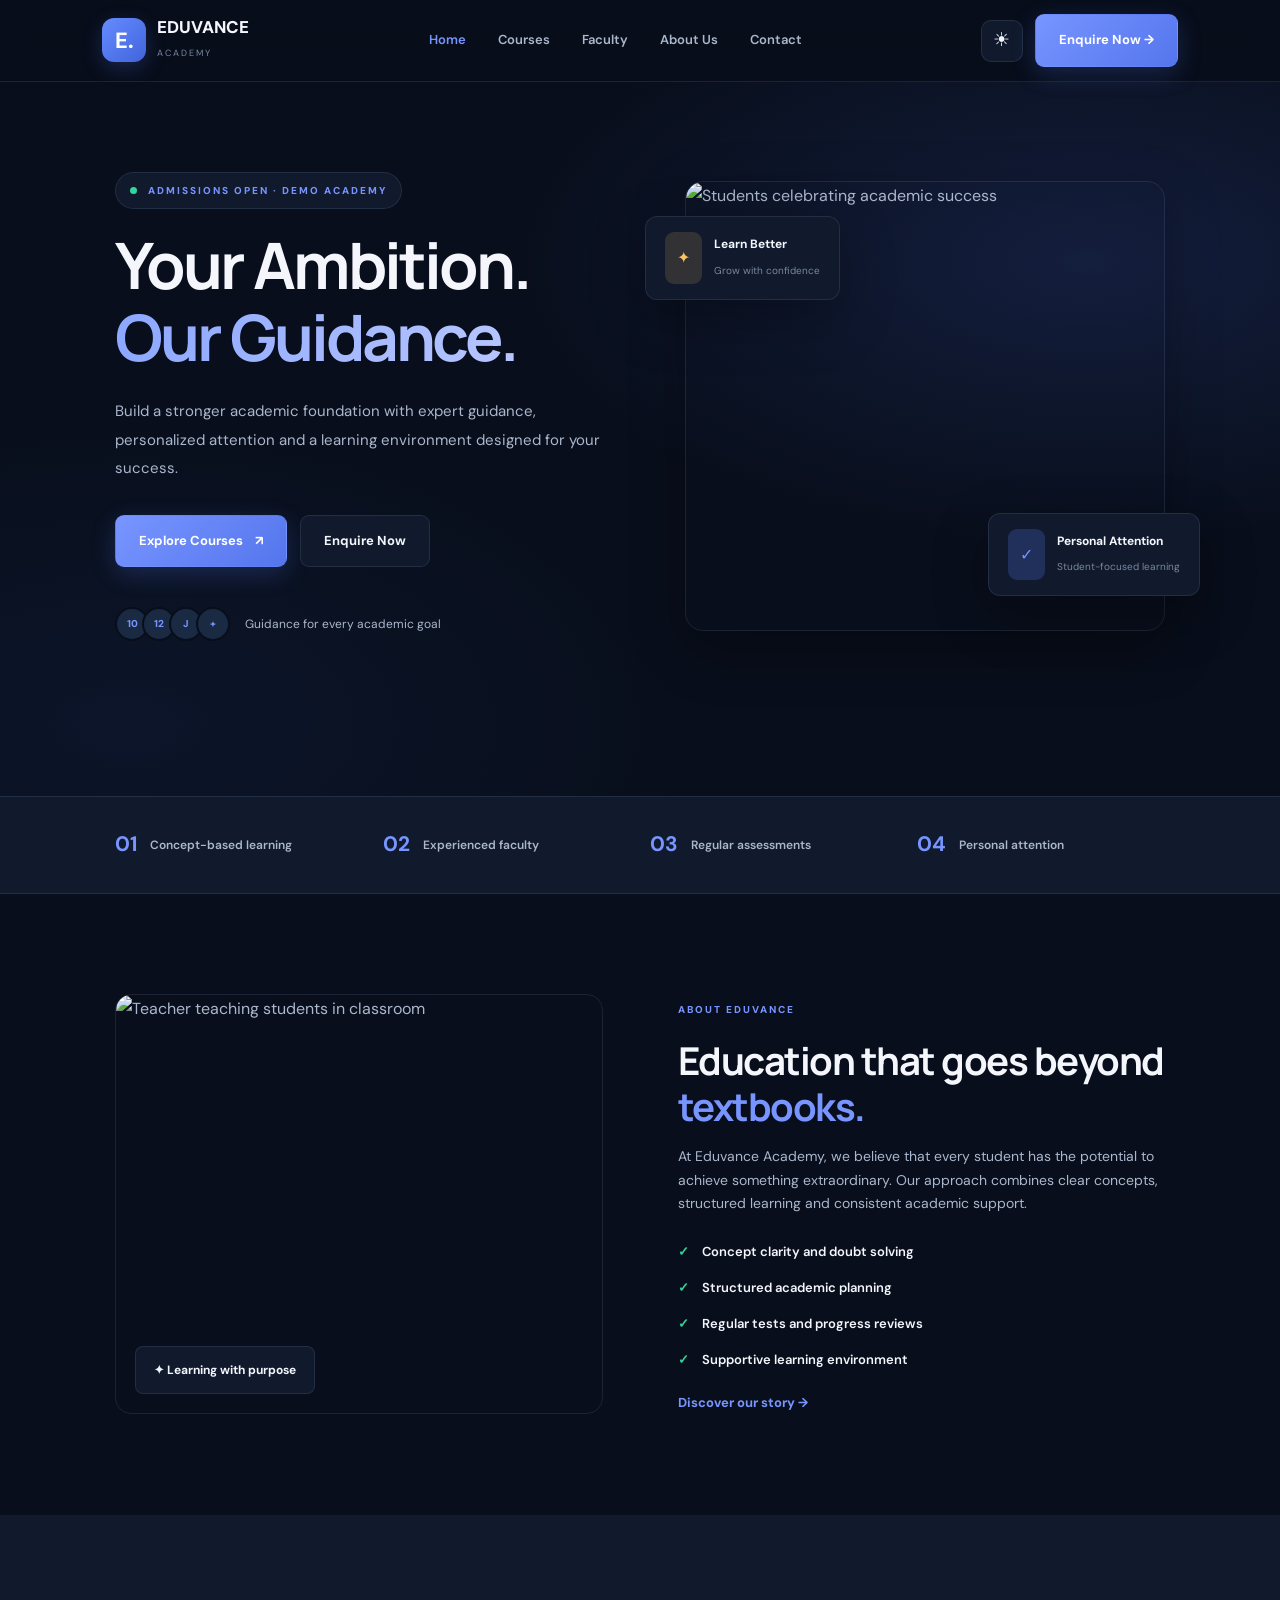
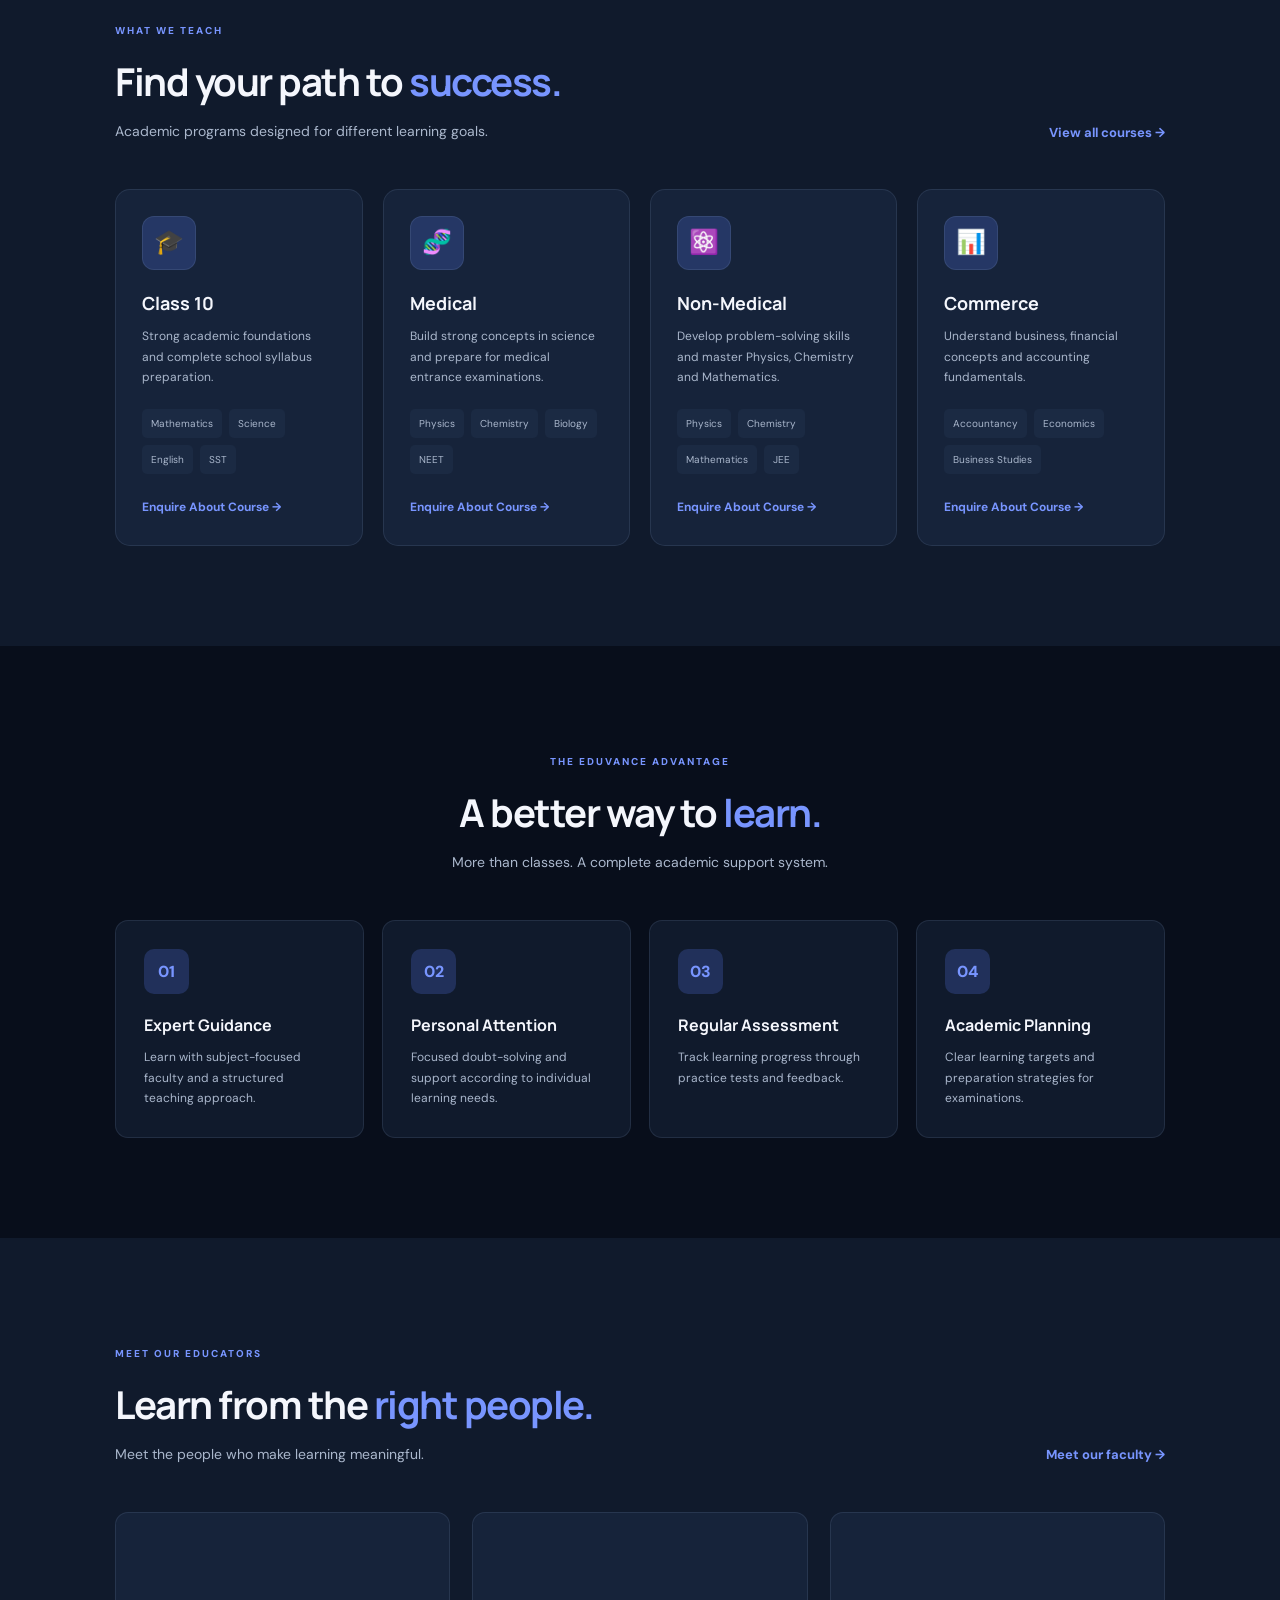
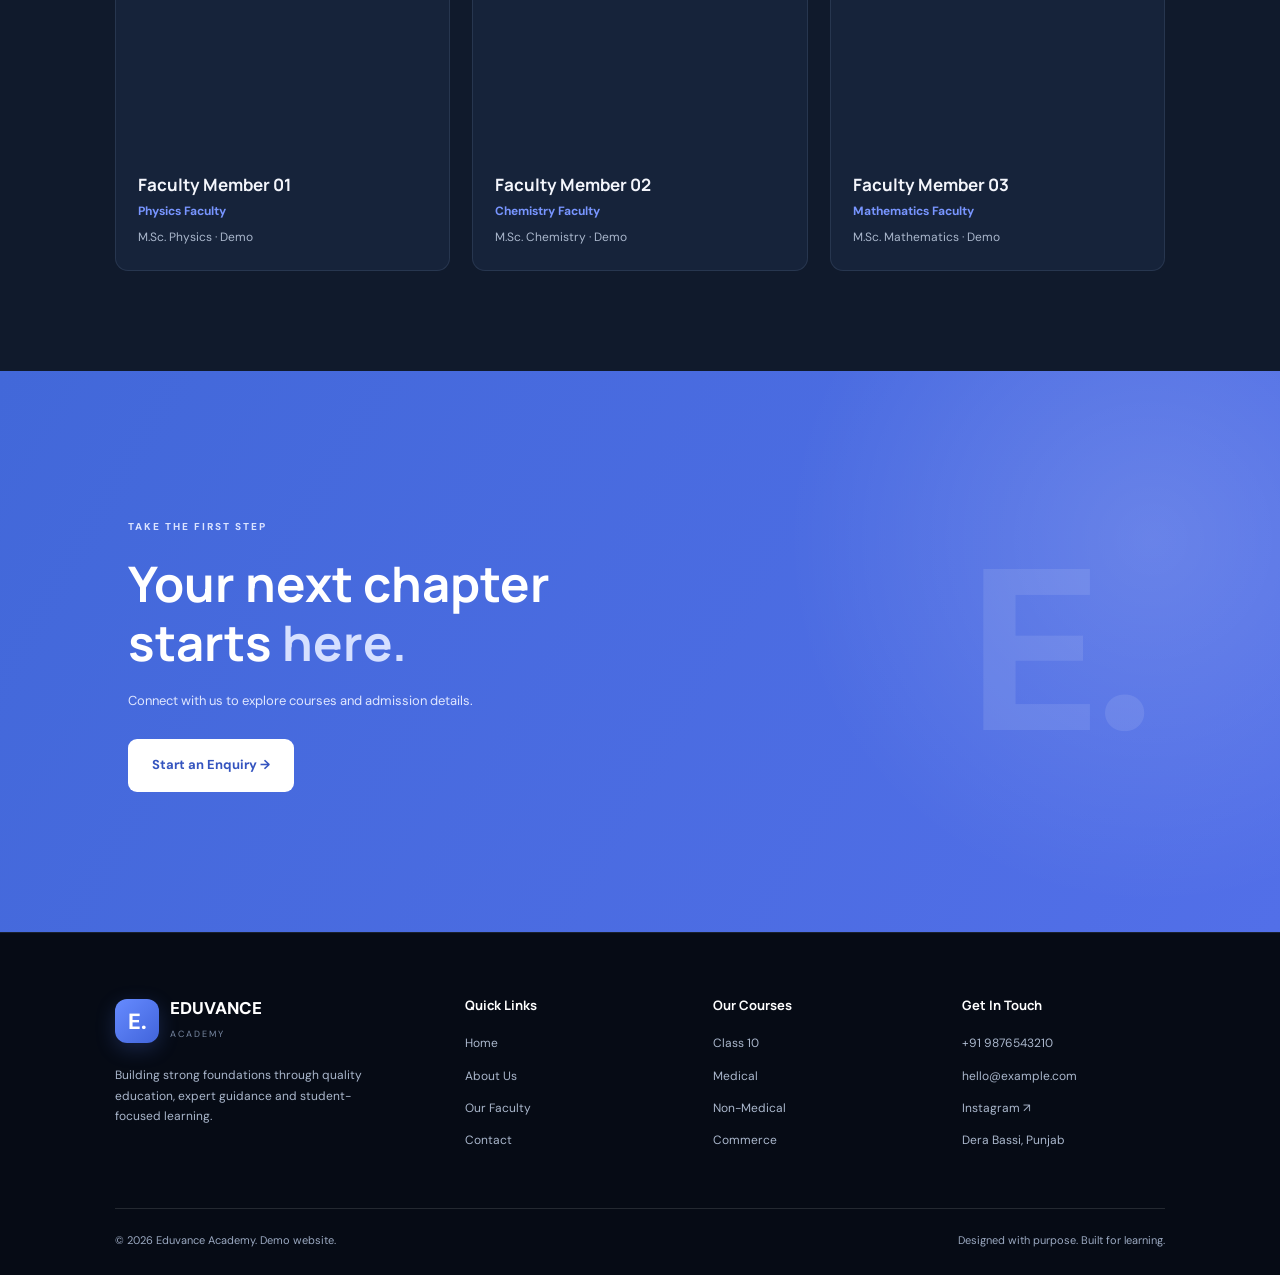
==== index.html @ c2283a60 "Initial commit - Eduvance Academy" ====
<!DOCTYPE html>
<html lang="en">
<head>
    <meta charset="UTF-8">
    <meta name="viewport" content="width=device-width, initial-scale=1.0">
    <meta name="description" content="Eduvance Academy - Quality coaching for Class 10, Medical, Non-Medical and Commerce students in Dera Bassi.">
    <title>Eduvance Academy | Learn. Grow. Succeed.</title>
    <link rel="preconnect" href="https://fonts.googleapis.com">
    <link href="https://fonts.googleapis.com/css2?family=DM+Sans:wght@400;500;600;700;800&family=Manrope:wght@400;500;600;700;800&display=swap" rel="stylesheet">
    <link rel="stylesheet" href="css/style.css">
</head>
<body>

<div id="site-header"></div>

<main>
    <!-- HERO -->
    <section class="hero">
        <div class="hero-content">
            <span class="eyebrow">
                <span class="live-dot"></span>
                ADMISSIONS OPEN · DEMO ACADEMY
            </span>

            <h1>
                Your Ambition.<br>
                <span>Our Guidance.</span>
            </h1>

            <p class="hero-description">
                Build a stronger academic foundation with expert
                guidance, personalized attention and a learning
                environment designed for your success.
            </p>

            <div class="hero-actions">
                <a href="courses.html" class="btn btn-primary">
                    Explore Courses <span>↗</span>
                </a>
                <a href="contact.html" class="btn btn-outline">
                    Enquire Now
                </a>
            </div>

            <div class="hero-trust">
                <div class="avatar-stack">
                    <span>10</span>
                    <span>12</span>
                    <span>J</span>
                    <span>+</span>
                </div>
                <p>Guidance for every academic goal</p>
            </div>
        </div>

        <div class="hero-image-wrap">
            <img
                src="https://images.unsplash.com/photo-1523050854058-8df90110c9f1?w=1000"
                alt="Students celebrating academic success"
                class="hero-image"
            >
            <div class="floating-card floating-top">
                <span class="floating-icon">✦</span>
                <div>
                    <strong>Learn Better</strong>
                    <small>Grow with confidence</small>
                </div>
            </div>

            <div class="floating-card floating-bottom">
                <div class="floating-icon blue">✓</div>
                <div>
                    <strong>Personal Attention</strong>
                    <small>Student-focused learning</small>
                </div>
            </div>
        </div>

        <div class="hero-decoration"></div>
    </section>

    <!-- TRUST STRIP -->
    <section class="trust-strip">
        <div>
            <strong>01</strong>
            <span>Concept-based learning</span>
        </div>
        <div>
            <strong>02</strong>
            <span>Experienced faculty</span>
        </div>
        <div>
            <strong>03</strong>
            <span>Regular assessments</span>
        </div>
        <div>
            <strong>04</strong>
            <span>Personal attention</span>
        </div>
    </section>

    <!-- ABOUT INTRO -->
    <section class="section about-intro">
        <div class="section-image">
            <img
                src="https://images.unsplash.com/photo-1509062522246-3755977927d7?w=900"
                alt="Teacher teaching students in classroom"
            >
            <div class="image-caption">
                <span>✦</span>
                Learning with purpose
            </div>
        </div>

        <div class="section-content">
            <span class="eyebrow">ABOUT EDUVANCE</span>
            <h2>Education that goes beyond <span>textbooks.</span></h2>
            <p>
                At Eduvance Academy, we believe that every student
                has the potential to achieve something extraordinary.
                Our approach combines clear concepts, structured
                learning and consistent academic support.
            </p>

            <div class="feature-list">
                <div><span>✓</span> Concept clarity and doubt solving</div>
                <div><span>✓</span> Structured academic planning</div>
                <div><span>✓</span> Regular tests and progress reviews</div>
                <div><span>✓</span> Supportive learning environment</div>
            </div>

            <a href="about.html" class="text-link">
                Discover our story →
            </a>
        </div>
    </section>

    <!-- COURSES -->
    <section class="section courses-section">
        <div class="section-heading">
            <div>
                <span class="eyebrow">WHAT WE TEACH</span>
                <h2>Find your path to <span>success.</span></h2>
                <p>Academic programs designed for different learning goals.</p>
            </div>
            <a href="courses.html" class="text-link">View all courses →</a>
        </div>

        <div class="course-grid" id="homeCourses"></div>
    </section>

    <!-- WHY US -->
    <section class="why-section section">
        <div class="section-heading centered">
            <span class="eyebrow">THE EDUVANCE ADVANTAGE</span>
            <h2>A better way to <span>learn.</span></h2>
            <p>More than classes. A complete academic support system.</p>
        </div>

        <div class="why-grid">
            <article class="why-card">
                <div class="why-icon">01</div>
                <h3>Expert Guidance</h3>
                <p>Learn with subject-focused faculty and a structured teaching approach.</p>
            </article>

            <article class="why-card">
                <div class="why-icon">02</div>
                <h3>Personal Attention</h3>
                <p>Focused doubt-solving and support according to individual learning needs.</p>
            </article>

            <article class="why-card">
                <div class="why-icon">03</div>
                <h3>Regular Assessment</h3>
                <p>Track learning progress through practice tests and feedback.</p>
            </article>

            <article class="why-card">
                <div class="why-icon">04</div>
                <h3>Academic Planning</h3>
                <p>Clear learning targets and preparation strategies for examinations.</p>
            </article>
        </div>
    </section>

    <!-- FACULTY PREVIEW -->
    <section class="section faculty-preview">
        <div class="section-heading">
            <div>
                <span class="eyebrow">MEET OUR EDUCATORS</span>
                <h2>Learn from the <span>right people.</span></h2>
                <p>Meet the people who make learning meaningful.</p>
            </div>
            <a href="faculty.html" class="text-link">Meet our faculty →</a>
        </div>
        <div class="faculty-grid" id="homeFaculty"></div>
    </section>

    <!-- CTA -->
    <section class="cta-section">
        <div>
            <span class="eyebrow light-eyebrow">TAKE THE FIRST STEP</span>
            <h2>Your next chapter<br>starts <span>here.</span></h2>
            <p>Connect with us to explore courses and admission details.</p>
            <a href="contact.html" class="btn btn-white">
                Start an Enquiry →
            </a>
        </div>
        <div class="cta-decoration">E.</div>
    </section>
</main>

<div id="site-footer"></div>

<script src="js/main.js"></script>
</body>
</html>
---- css/style.css ----
/* ============================================
   EDUVANCE ACADEMY
   PREMIUM DARK DESIGN SYSTEM
============================================ */

/* 1. THEME VARIABLES */

:root {
    color-scheme: dark;

    --primary: #7895ff;
    --primary-hover: #94aaff;
    --primary-glow: rgba(91, 126, 255, 0.22);

    --background: #080e1b;
    --surface: #101a2c;
    --surface-2: #16233a;
    --surface-3: #1b2a43;

    --heading: #f4f6fc;
    --text: #aab7cc;
    --muted: #7888a2;

    --border: rgba(163, 184, 224, 0.12);
    --border-hover: rgba(120, 149, 255, 0.5);

    --radius: 15px;
    --shadow: 0 18px 55px rgba(0,0,0,0.3);
}

/* LIGHT THEME */

body.light-theme {
    color-scheme: light;

    --primary: #4268e8;
    --primary-hover: #3154cc;
    --primary-glow: rgba(66,104,232,0.12);

    --background: #f7f9fd;
    --surface: #ffffff;
    --surface-2: #f0f3fa;
    --surface-3: #e7ecf6;

    --heading: #17233c;
    --text: #64718a;
    --muted: #8994a7;

    --border: rgba(28,48,85,0.10);
    --border-hover: rgba(66,104,232,0.4);

    --shadow: 0 15px 40px rgba(29,48,89,0.07);
}

/* 2. GLOBAL RESET */

* {
    margin: 0;
    padding: 0;
    box-sizing: border-box;
}

html {
    scroll-behavior: smooth;
}

body {
    background: var(--background);
    color: var(--text);
    font-family: 'DM Sans', sans-serif;
    line-height: 1.7;
    overflow-x: hidden;
    transition: background .3s, color .3s;
}

h1,h2,h3,h4 {
    font-family: 'Manrope', sans-serif;
    color: var(--heading);
    line-height: 1.2;
}

a {
    text-decoration: none;
    color: inherit;
}

button,input,textarea,select {
    font: inherit;
}

button {
    cursor: pointer;
}

img {
    display: block;
    max-width: 100%;
}

::selection {
    background: var(--primary);
    color: white;
}

/* 3. NAVIGATION */

.site-header {
    min-height: 82px;
    padding: 0 8%;
    display: flex;
    align-items: center;
    justify-content: space-between;

    background: rgba(8,14,27,.88);
    border-bottom: 1px solid var(--border);

    position: sticky;
    top: 0;
    z-index: 1000;

    backdrop-filter: blur(18px);
    -webkit-backdrop-filter: blur(18px);
}

.light-theme .site-header {
    background: rgba(255,255,255,.9);
}

.brand {
    display: flex;
    align-items: center;
    gap: 11px;
}

.brand-icon {
    width: 44px;
    height: 44px;
    display: grid;
    place-items: center;

    background: linear-gradient(135deg,#668bff,#4164db);
    color: white;
    border-radius: 12px;

    font-size: 22px;
    font-weight: 800;
    box-shadow: 0 6px 20px var(--primary-glow);
}

.brand-text strong {
    display: block;
    color: var(--heading);
    font-size: 17px;
    font-weight: 800;
    line-height: 1.2;
}

.brand-text small {
    font-size: 9px;
    letter-spacing: 2px;
    color: var(--muted);
}

.nav-links {
    display: flex;
    align-items: center;
    gap: 32px;
}

.nav-links a {
    color: var(--text);
    font-size: 13px;
    font-weight: 600;
    transition: .25s;
}

.nav-links a:hover,
.nav-links a.active {
    color: var(--primary);
}

.nav-actions {
    display: flex;
    align-items: center;
    gap: 12px;
}

.menu-toggle,
.theme-toggle {
    display: grid;
    place-items: center;
    border: 1px solid var(--border);
    background: var(--surface);
    color: var(--heading);
    border-radius: 10px;
    width: 42px;
    height: 42px;
    font-size: 19px;
    transition: .25s;
}

.theme-toggle:hover,
.menu-toggle:hover {
    border-color: var(--primary);
    color: var(--primary);
}

.menu-toggle {
    display: none;
}

/* 4. BUTTONS */

.btn {
    display: inline-flex;
    justify-content: center;
    align-items: center;
    gap: 12px;

    padding: 14px 23px;
    border-radius: 9px;

    font-size: 13px;
    font-weight: 700;

    border: 1px solid transparent;
    transition: .3s;
}

.btn-primary {
    background: linear-gradient(135deg,#7895ff,#5475ed);
    color: #fff;
    box-shadow: 0 7px 25px var(--primary-glow);
}

.btn-primary:hover {
    transform: translateY(-3px);
    box-shadow: 0 12px 30px var(--primary-glow);
}

.btn-outline {
    border-color: var(--border);
    background: var(--surface);
    color: var(--heading);
}

.btn-outline:hover {
    border-color: var(--primary);
    color: var(--primary);
}

.btn-white {
    background: white;
    color: #3454bf;
}

.btn-white:hover {
    transform: translateY(-3px);
}

/* 5. COMMON TEXT */

.eyebrow {
    display: inline-block;
    color: var(--primary);
    font-size: 10px;
    font-weight: 800;
    letter-spacing: 2px;
    margin-bottom: 20px;
}

.text-link {
    display: inline-block;
    font-size: 13px;
    font-weight: 700;
    color: var(--primary);
    margin-top: 20px;
}

.text-link:hover {
    color: var(--primary-hover);
}

.section {
    padding: 100px 9%;
}

.section-heading {
    display: flex;
    justify-content: space-between;
    align-items: flex-end;
    gap: 25px;
    margin-bottom: 45px;
}

.section-heading h2,
.section-content h2 {
    font-size: clamp(29px,3vw,42px);
    letter-spacing: -1.5px;
    margin-bottom: 15px;
}

.section-heading p,
.section-content > p {
    color: var(--text);
    font-size: 14px;
    max-width: 590px;
}

.section-heading h2 span,
.section-content h2 span,
.page-hero h1 span {
    color: var(--primary);
}

.centered {
    display: block;
    text-align: center;
}

.centered p {
    margin: auto;
}

/* 6. PREMIUM HERO */

.hero {
    min-height: 650px;
    padding: 90px 9%;

    display: grid;
    grid-template-columns: 1fr .95fr;
    align-items: center;
    gap: 65px;

    position: relative;
    overflow: hidden;

    background:
        radial-gradient(ellipse at 85% 25%,
        rgba(79,110,231,.17),transparent 38%),
        radial-gradient(ellipse at 10% 90%,
        rgba(52,93,188,.09),transparent 35%),
        var(--background);
}

.hero-content {
    position: relative;
    z-index: 2;
}

.hero-content .eyebrow {
    padding: 9px 14px;
    border: 1px solid var(--border);
    background: var(--surface);
    border-radius: 30px;
}

.live-dot {
    display: inline-block;
    width: 7px;
    height: 7px;
    background: #30d69a;
    border-radius: 50%;
    margin-right: 7px;
}

.hero h1 {
    font-size: clamp(43px,5vw,70px);
    line-height: 1.12;
    letter-spacing: -3px;
    margin-bottom: 25px;
}

.hero h1 span {
    background: linear-gradient(100deg,#8ca7ff,#b7c6ff);
    -webkit-background-clip: text;
    background-clip: text;
    color: transparent;
}

.hero-description {
    max-width: 490px;
    font-size: 15px;
    line-height: 1.9;
    color: var(--text);
}

.hero-actions {
    display: flex;
    gap: 13px;
    flex-wrap: wrap;
    margin-top: 32px;
}

.hero-trust {
    display: flex;
    align-items: center;
    gap: 15px;
    margin-top: 40px;
}

.hero-trust p {
    font-size: 12px;
}

.avatar-stack {
    display: flex;
}

.avatar-stack span {
    width: 34px;
    height: 34px;
    display: grid;
    place-items: center;
    background: var(--surface-3);
    color: var(--primary);
    border: 2px solid var(--background);
    border-radius: 50%;
    margin-left: -7px;
    font-size: 10px;
    font-weight: 800;
}

.avatar-stack span:first-child {
    margin-left: 0;
}

.hero-image-wrap {
    position: relative;
    width: 100%;
    max-width: 500px;
    justify-self: end;
}

.hero-image {
    width: 100%;
    height: 450px;
    object-fit: cover;
    border-radius: 18px;
    border: 1px solid var(--border);
    box-shadow: var(--shadow);
}

.floating-card {
    position: absolute;
    display: flex;
    align-items: center;
    gap: 12px;

    padding: 15px 19px;
    background: var(--surface);
    border: 1px solid var(--border);
    border-radius: 12px;
    box-shadow: var(--shadow);
    backdrop-filter: blur(15px);
}

.floating-top {
    top: 35px;
    left: -40px;
}

.floating-bottom {
    bottom: 35px;
    right: -35px;
}

.floating-icon {
    background: rgba(255,193,90,.14);
    color: #ffc15a;
    padding: 12px;
    border-radius: 9px;
}

.floating-icon.blue {
    background: var(--primary-glow);
    color: var(--primary);
}

.floating-card strong {
    display: block;
    color: var(--heading);
    font-size: 12px;
}

.floating-card small {
    font-size: 10px;
    color: var(--muted);
}

/* 7. TRUST STRIP */

.trust-strip {
    display: grid;
    grid-template-columns: repeat(4,1fr);
    gap: 20px;
    padding: 30px 9%;

    background: var(--surface);
    border-top: 1px solid var(--border);
    border-bottom: 1px solid var(--border);
}

.trust-strip div {
    display: flex;
    align-items: center;
    gap: 13px;
}

.trust-strip strong {
    color: var(--primary);
    font-size: 21px;
}

.trust-strip span {
    font-size: 12px;
    font-weight: 600;
}

/* 8. ABOUT SECTION */

.about-intro {
    display: grid;
    grid-template-columns: 1fr 1fr;
    align-items: center;
    gap: 75px;
}

.section-image {
    position: relative;
}

.section-image img {
    width: 100%;
    height: 420px;
    object-fit: cover;
    border-radius: 16px;
    border: 1px solid var(--border);
}

.image-caption {
    position: absolute;
    bottom: 20px;
    left: 20px;
    padding: 13px 18px;
    background: var(--surface);
    border: 1px solid var(--border);
    border-radius: 8px;
    color: var(--heading);
    font-size: 12px;
    font-weight: 700;
}

.feature-list {
    display: grid;
    gap: 14px;
    margin-top: 25px;
}

.feature-list div {
    color: var(--heading);
    font-size: 13px;
    font-weight: 600;
}

.feature-list span {
    color: #30d69a;
    margin-right: 10px;
}

/* 9. COURSES */

.courses-section,
.faculty-preview,
.values-section {
    background: var(--surface);
}

.course-grid {
    display: grid;
    grid-template-columns: repeat(4,1fr);
    gap: 20px;
}

.course-card {
    background: var(--surface-2);
    border: 1px solid var(--border);
    padding: 26px;
    border-radius: var(--radius);
    transition: .3s;
}

.course-card:hover {
    transform: translateY(-7px);
    border-color: var(--border-hover);
    box-shadow: var(--shadow);
}

.course-icon {
    width: 54px;
    height: 54px;
    display: grid;
    place-items: center;
    background: var(--primary-glow);
    border: 1px solid var(--border);
    border-radius: 12px;
    font-size: 24px;
    margin-bottom: 23px;
}

.course-card h3 {
    font-size: 18px;
    margin-bottom: 12px;
}

.course-card p {
    font-size: 12px;
    min-height: 65px;
    color: var(--text);
}

.course-tags {
    display: flex;
    flex-wrap: wrap;
    gap: 7px;
    margin: 18px 0;
}

.course-tags span {
    background: var(--surface-3);
    color: var(--text);
    font-size: 10px;
    padding: 6px 9px;
    border-radius: 5px;
}

.course-card > a {
    color: var(--primary);
    font-size: 12px;
    font-weight: 700;
}

/* 10. WHY CHOOSE US */

.why-grid {
    display: grid;
    grid-template-columns: repeat(4,1fr);
    gap: 18px;
}

.why-card {
    background: var(--surface);
    border: 1px solid var(--border);
    padding: 28px;
    border-radius: 13px;
    transition: .3s;
}

.why-card:hover {
    border-color: var(--border-hover);
    transform: translateY(-5px);
    box-shadow: var(--shadow);
}

.why-icon {
    width: 45px;
    height: 45px;
    display: grid;
    place-items: center;
    background: var(--primary-glow);
    color: var(--primary);
    border-radius: 10px;
    font-weight: 800;
    margin-bottom: 22px;
}

.why-card h3 {
    font-size: 16px;
    margin-bottom: 12px;
}

.why-card p {
    font-size: 12px;
}

/* 11. FACULTY */

.faculty-grid {
    display: grid;
    grid-template-columns: repeat(3,1fr);
    gap: 22px;
}

.faculty-card {
    background: var(--surface-2);
    border: 1px solid var(--border);
    border-radius: 13px;
    overflow: hidden;
    transition: .3s;
}

.faculty-card:hover {
    transform: translateY(-5px);
    border-color: var(--border-hover);
    box-shadow: var(--shadow);
}

.faculty-card img {
    width: 100%;
    height: 240px;
    object-fit: cover;
}

.faculty-info {
    padding: 22px;
}

.faculty-info h3 {
    font-size: 17px;
}

.faculty-info p {
    font-size: 12px;
    margin-top: 6px;
}

.faculty-info .faculty-subject {
    color: var(--primary);
    font-weight: 700;
}

/* 12. CTA */

.cta-section {
    padding: 85px 10%;
    background:
        radial-gradient(circle at 90% 30%,rgba(255,255,255,.15),transparent 30%),
        linear-gradient(120deg,#4268d9,#526fe8);

    display: flex;
    justify-content: space-between;
    align-items: center;
    overflow: hidden;
}

.cta-section h2 {
    color: white;
    font-size: clamp(32px,4vw,49px);
    margin-bottom: 18px;
}

.cta-section h2 span {
    color: #d6e0ff;
}

.cta-section p {
    color: #e0e7ff;
    margin-bottom: 27px;
    font-size: 13px;
}

.light-eyebrow {
    color: #dbe3ff;
}

.cta-decoration {
    font-size: 230px;
    font-weight: 800;
    color: rgba(255,255,255,.1);
}

/* 13. PAGE HEADERS */

.page-hero {
    text-align: center;
    padding: 100px 20px 80px;
    background:
        radial-gradient(circle at 50% 0%,rgba(91,126,255,.15),transparent 60%),
        var(--background);
}

.page-hero h1 {
    font-size: clamp(37px,5vw,57px);
    letter-spacing: -2px;
    margin-bottom: 20px;
}

.page-hero p {
    max-width: 600px;
    margin: auto;
    font-size: 14px;
}

/* 14. FILTERS */

.course-filter {
    display: flex;
    justify-content: center;
    flex-wrap: wrap;
    gap: 10px;
    margin-bottom: 40px;
}

.filter-btn {
    background: var(--surface);
    border: 1px solid var(--border);
    color: var(--text);
    padding: 11px 18px;
    border-radius: 8px;
    font-size: 12px;
    font-weight: 600;
    transition: .3s;
}

.filter-btn.active,
.filter-btn:hover {
    background: var(--primary);
    color: white;
    border-color: var(--primary);
}

.course-grid-page {
    grid-template-columns: repeat(3,1fr);
}

.course-note,
.contact-banner {
    background: var(--surface);
    border: 1px solid var(--border);
    border-radius: 15px;
    padding: 40px;
}

.course-note {
    display: flex;
    justify-content: space-between;
    align-items: center;
    gap: 30px;
}

.course-note h2 {
    font-size: 28px;
    margin: 15px 0;
}

/* 15. FACILITY */

.facility-grid {
    display: grid;
    grid-template-columns: repeat(3,1fr);
    gap: 20px;
}

.facility-grid img {
    width: 100%;
    height: 260px;
    object-fit: cover;
    border-radius: 13px;
    border: 1px solid var(--border);
}

/* 16. CONTACT */

.contact-layout {
    display: grid;
    grid-template-columns: .8fr 1.2fr;
    gap: 75px;
}

.contact-info h2 {
    font-size: 37px;
    margin-bottom: 15px;
}

.contact-info > p {
    font-size: 13px;
    margin-bottom: 30px;
}

.contact-detail {
    display: flex;
    align-items: center;
    gap: 15px;
    margin: 24px 0;
}

.detail-icon {
    flex-shrink: 0;
    width: 43px;
    height: 43px;
    display: grid;
    place-items: center;
    background: var(--primary-glow);
    color: var(--primary);
    border-radius: 10px;
    font-size: 19px;
}

.contact-detail strong {
    color: var(--heading);
    font-size: 13px;
}

.contact-detail p {
    font-size: 12px;
}

.social-links {
    display: flex;
    gap: 20px;
    margin-top: 30px;
}

.social-links a {
    color: var(--primary);
    font-size: 12px;
    font-weight: 700;
}

.enquiry-form {
    background: var(--surface);
    border: 1px solid var(--border);
    border-radius: 15px;
    padding: 35px;
}

.enquiry-form h2 {
    font-size: 25px;
    margin-bottom: 7px;
}

.enquiry-form > p {
    font-size: 12px;
    margin-bottom: 25px;
}

.enquiry-form label {
    display: block;
    color: var(--heading);
    font-size: 12px;
    font-weight: 700;
    margin: 17px 0 7px;
}

.enquiry-form input,
.enquiry-form select,
.enquiry-form textarea {
    width: 100%;
    background: var(--surface-2);
    border: 1px solid var(--border);
    border-radius: 8px;
    padding: 13px;
    color: var(--heading);
    outline: none;
    font-size: 12px;
    transition: .25s;
}

.enquiry-form input:focus,
.enquiry-form select:focus,
.enquiry-form textarea:focus {
    border-color: var(--primary);
    box-shadow: 0 0 0 3px var(--primary-glow);
}

.enquiry-form textarea {
    resize: vertical;
}

.form-submit {
    width: 100%;
    margin-top: 20px;
    border: 0;
}

.form-note {
    display: block;
    text-align: center;
    color: var(--muted);
    font-size: 10px;
    margin-top: 12px;
}

.map-section {
    padding: 30px 9% 80px;
}

.map-section iframe {
    border-radius: 14px;
    filter: grayscale(.2) contrast(.9);
}

/* 17. FOOTER */

.site-footer {
    background: #060b15;
    padding: 65px 9% 25px;
    border-top: 1px solid var(--border);
    color: white;
}

.light-theme .site-footer {
    background: #14203a;
}

.footer-grid {
    display: grid;
    grid-template-columns: 1.5fr 1fr 1fr 1fr;
    gap: 45px;
    padding-bottom: 45px;
}

.footer-brand .brand-text strong {
    color: white;
}

.footer-brand p {
    font-size: 12px;
    color: #aab7cc;
    margin-top: 20px;
    max-width: 260px;
}

.footer-column h4 {
    color: white;
    font-size: 13px;
    margin-bottom: 20px;
}

.footer-column a {
    display: block;
    color: #aab7cc;
    font-size: 12px;
    margin: 12px 0;
}

.footer-column a:hover {
    color: white;
}

.footer-bottom {
    border-top: 1px solid rgba(255,255,255,.12);
    padding-top: 22px;
    display: flex;
    justify-content: space-between;
    gap: 15px;
    font-size: 11px;
    color: #9ba9c1;
}

/* 18. ANIMATIONS */

.reveal {
    opacity: 0;
    transform: translateY(22px);
    transition: opacity .7s ease, transform .7s ease;
}

.reveal.visible {
    opacity: 1;
    transform: translateY(0);
}

/* 19. RESPONSIVE */

@media(max-width:1050px) {
    .hero {
        padding: 75px 6%;
        gap: 35px;
    }

    .section {
        padding: 75px 6%;
    }

    .course-grid {
        grid-template-columns: repeat(2,1fr);
    }

    .why-grid {
        grid-template-columns: repeat(2,1fr);
    }
}

@media(max-width:750px) {
    .site-header {
        padding: 0 5%;
    }

    .menu-toggle {
        display: grid;
    }

    .nav-actions > .btn {
        display: none;
    }

    .nav-links {
        display: none;
        position: absolute;
        top: 82px;
        left: 0;
        width: 100%;
        padding: 22px 6%;
        background: var(--surface);
        border-bottom: 1px solid var(--border);
        flex-direction: column;
        align-items: flex-start;
        gap: 20px;
    }

    .nav-links.open {
        display: flex;
    }

    .hero {
        grid-template-columns: 1fr;
        padding: 65px 7%;
        text-align: center;
    }

    .hero h1 {
        font-size: 47px;
    }

    .hero-description {
        margin: auto;
    }

    .hero-actions,
    .hero-trust {
        justify-content: center;
    }

    .hero-image-wrap {
        justify-self: center;
        max-width: 430px;
    }

    .hero-image {
        height: 330px;
    }

    .floating-top {
        left: -5px;
    }

    .floating-bottom {
        right: -5px;
    }

    .trust-strip {
        grid-template-columns: repeat(2,1fr);
        padding: 30px 6%;
    }

    .about-intro,
    .contact-layout {
        grid-template-columns: 1fr;
        gap: 40px;
    }

    .section-image img {
        height: 330px;
    }

    .faculty-grid,
    .course-grid-page {
        grid-template-columns: repeat(2,1fr);
    }

    .footer-grid {
        grid-template-columns: repeat(2,1fr);
    }

    .course-note {
        flex-direction: column;
        align-items: flex-start;
    }

    .cta-decoration {
        display: none;
    }
}

@media(max-width:480px) {
    .hero h1 {
        font-size: 39px;
    }

    .hero-image {
        height: 270px;
    }

    .section {
        padding: 65px 6%;
    }

    .section-heading {
        display: block;
    }

    .course-grid,
    .course-grid-page,
    .faculty-grid,
    .why-grid,
    .facility-grid {
        grid-template-columns: 1fr;
    }

    .trust-strip {
        grid-template-columns: 1fr;
    }

    .page-hero {
        padding: 70px 7%;
    }

    .page-hero h1 {
        font-size: 36px;
    }

    .enquiry-form {
        padding: 22px;
    }

    .cta-section {
        padding: 60px 7%;
    }

    .footer-grid {
        grid-template-columns: 1fr 1fr;
        gap: 30px 20px;
    }

    .footer-bottom {
        flex-direction: column;
    }

    .facility-grid img {
        height: 220px;
    }
}

@media(prefers-reduced-motion:reduce) {
    html {
        scroll-behavior: auto;
    }

    *,*::before,*::after {
        transition-duration: .01ms !important;
        animation-duration: .01ms !important;
    }

    .reveal {
        opacity: 1;
        transform: none;
    }
}
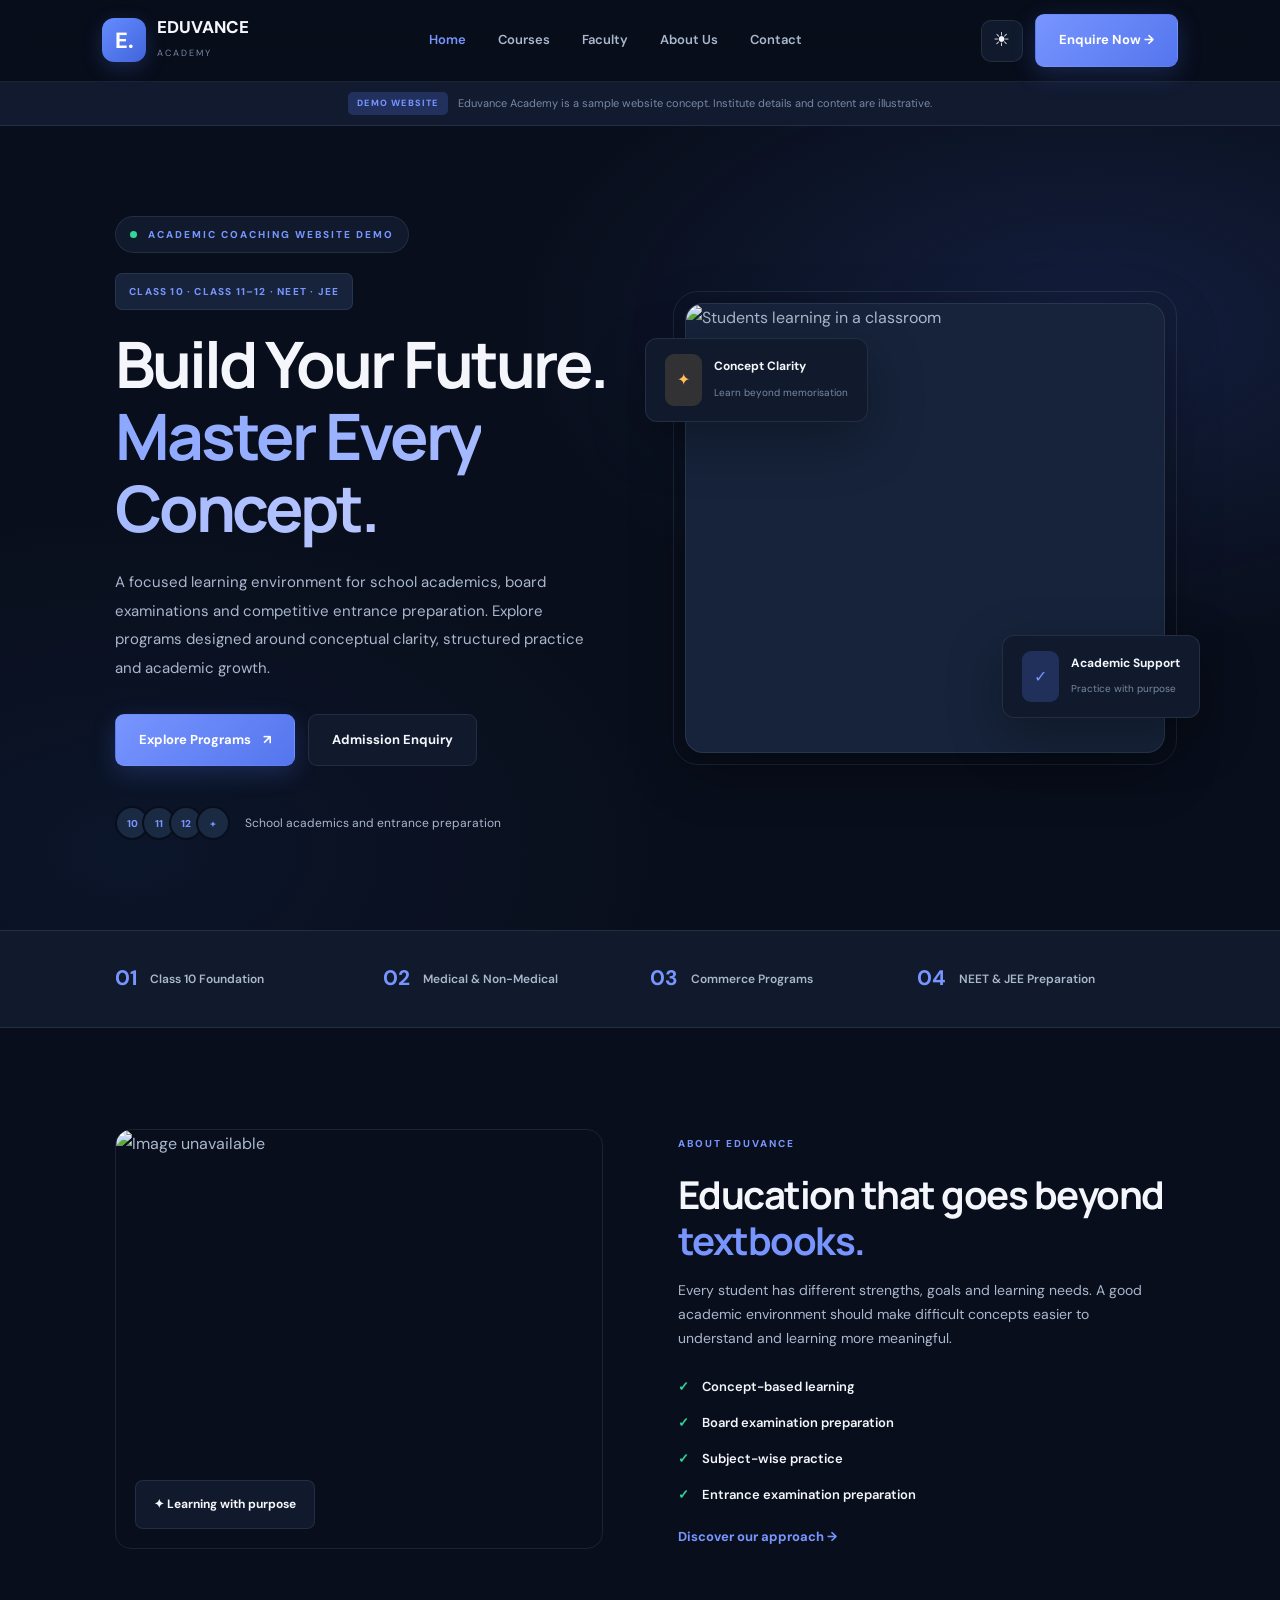
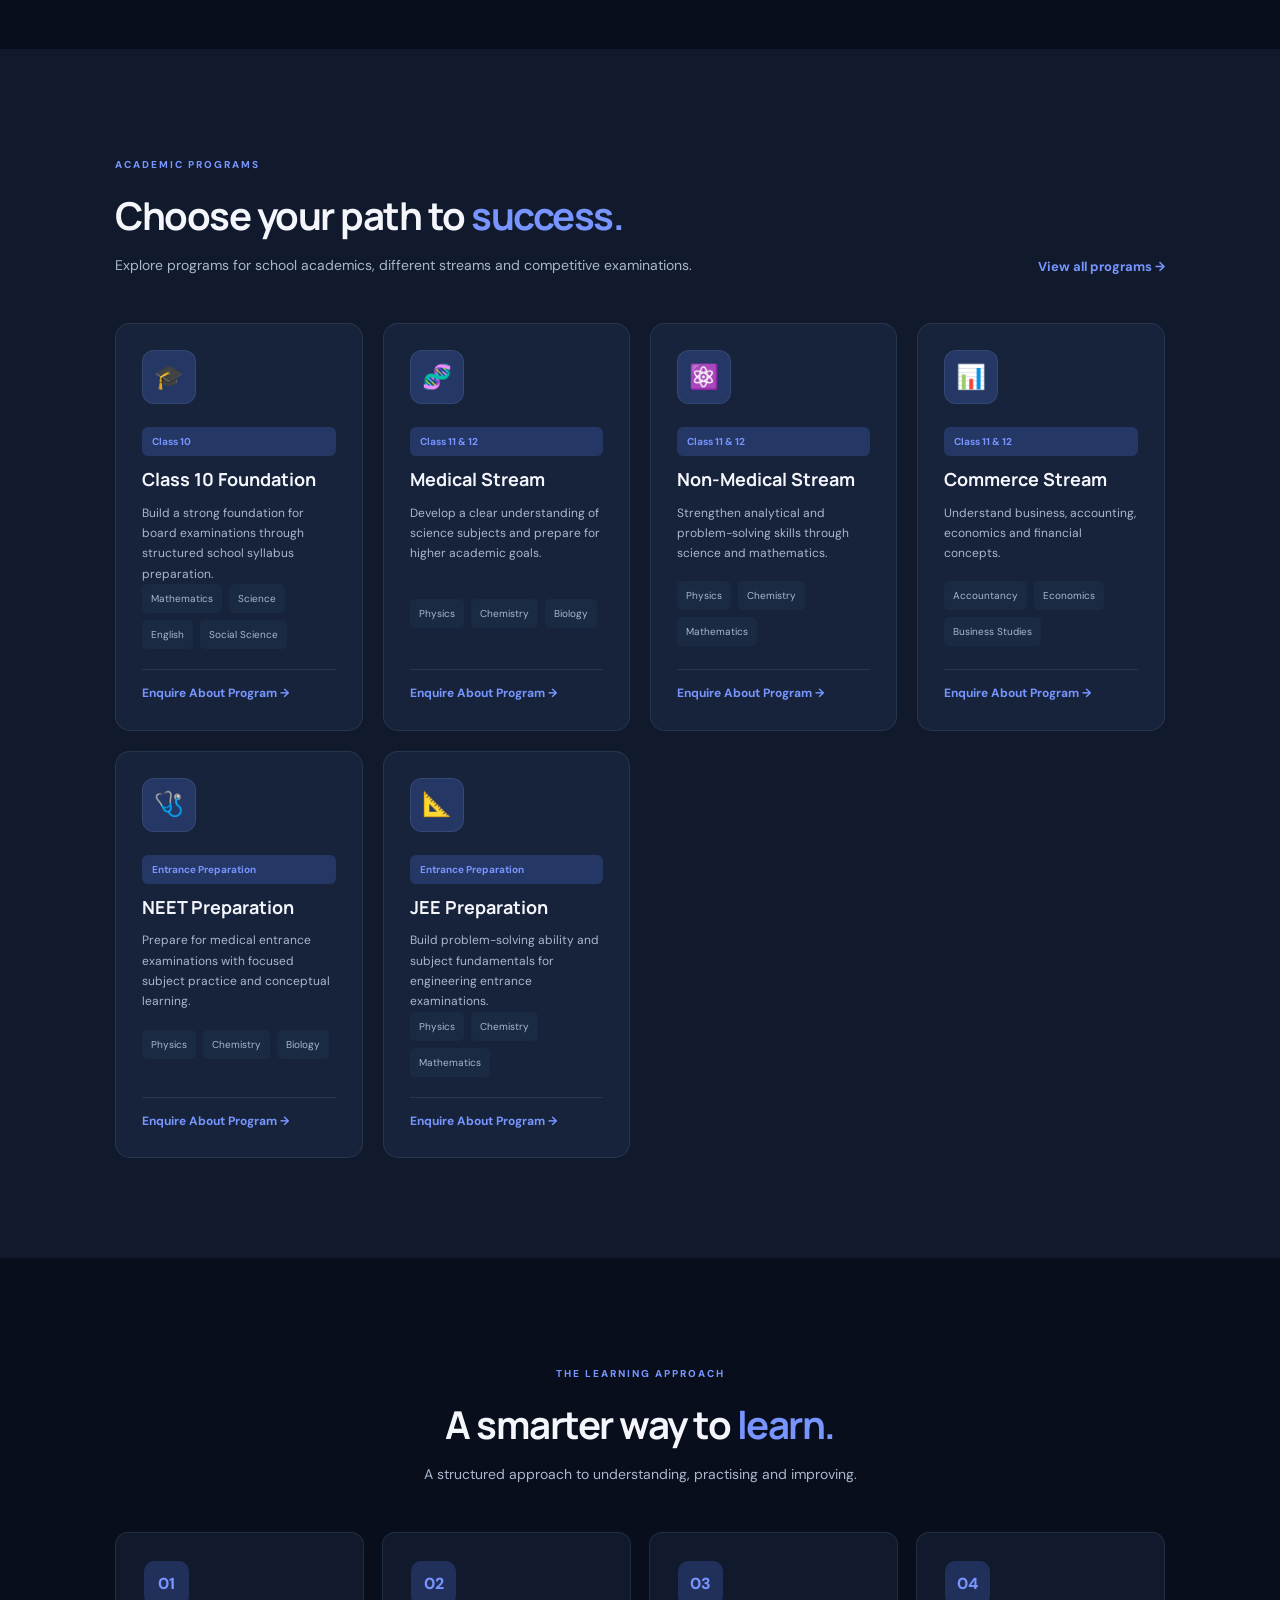
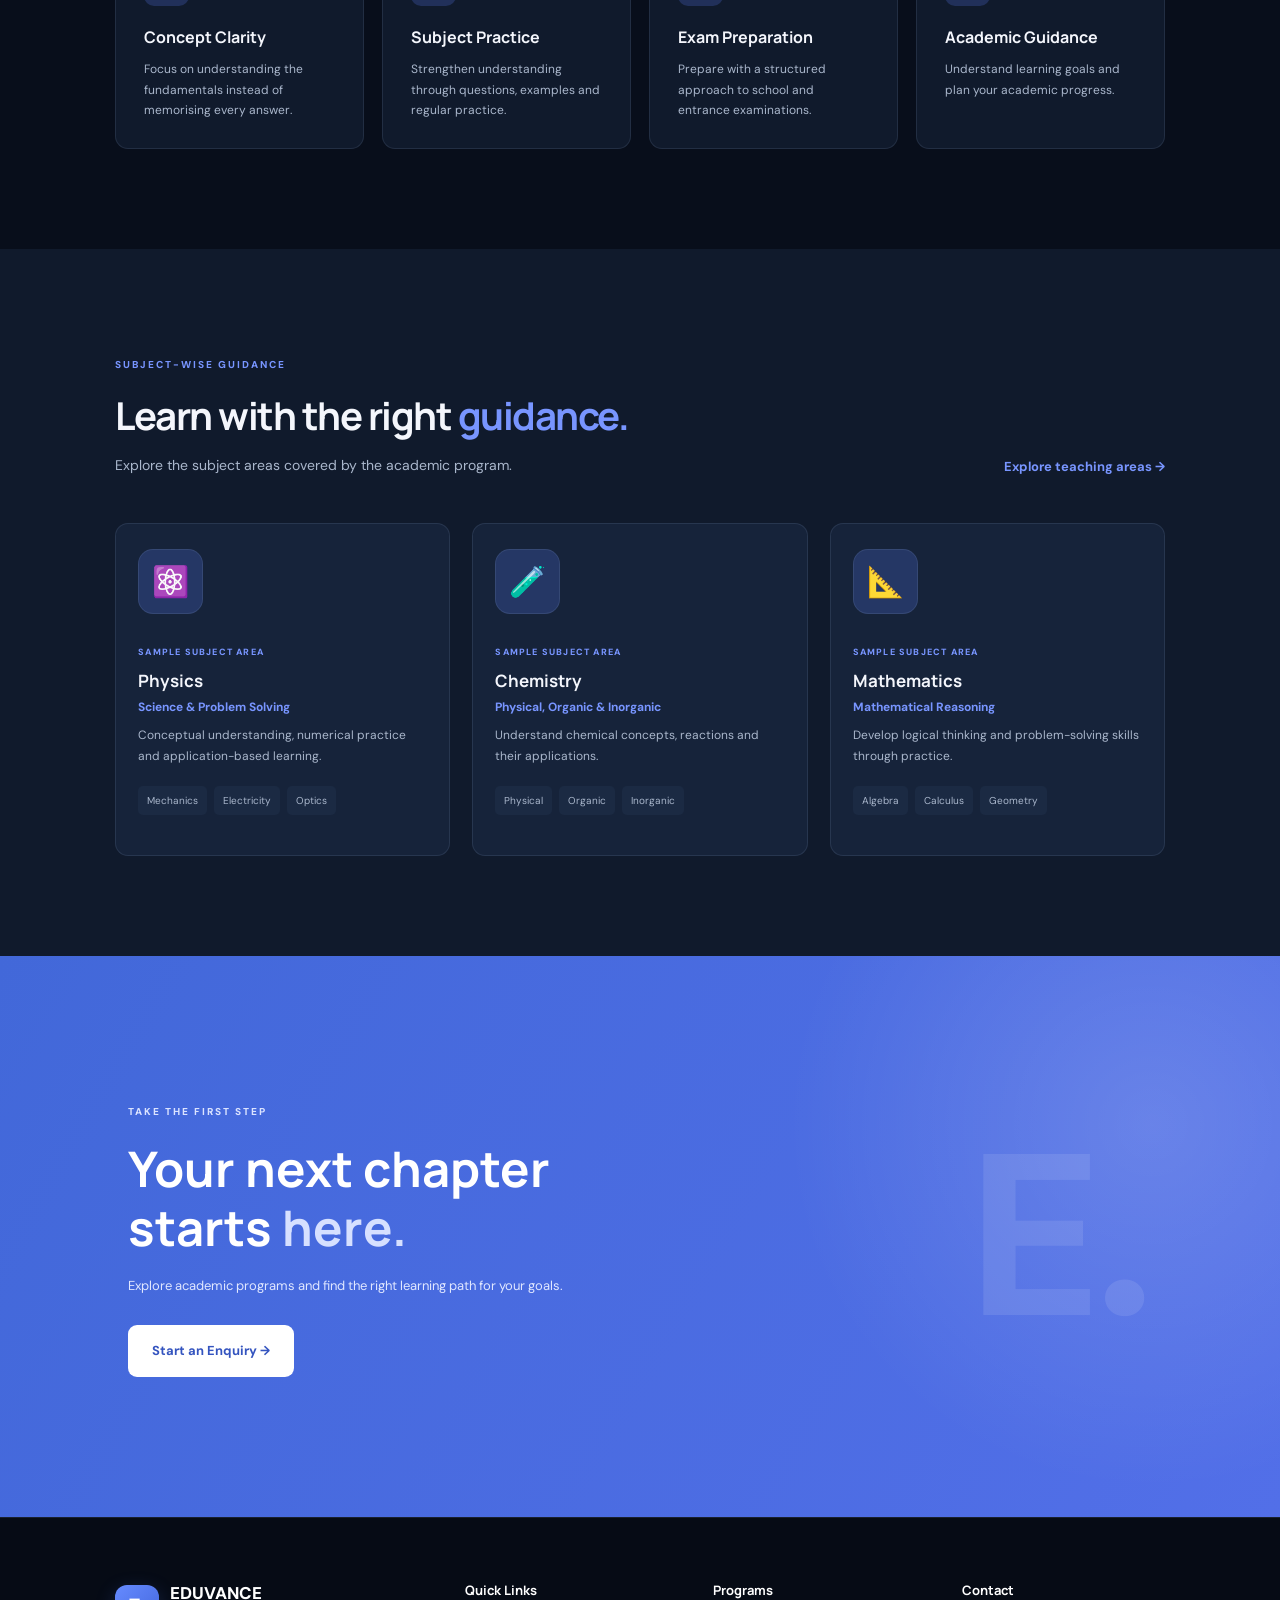
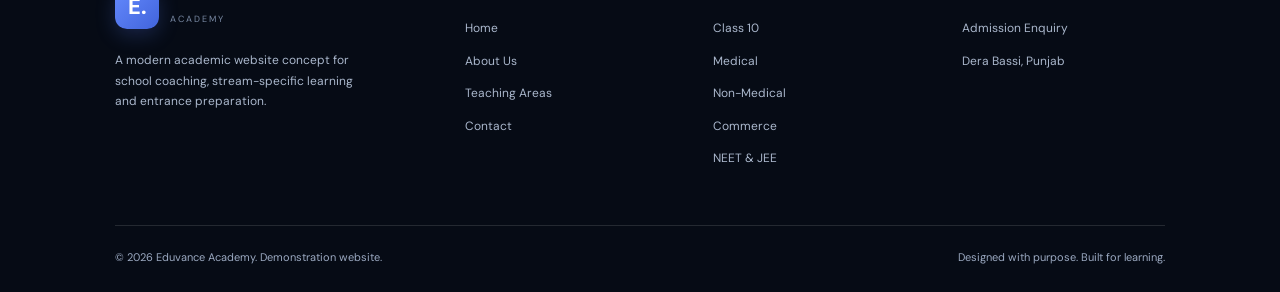
==== commit 2d41ea10: "Upgrade Eduvance Academy demo website" ====
--- a/index.html
+++ b/index.html
@@ -4,216 +4,410 @@
 <head>
     <meta charset="UTF-8">
     <meta name="viewport" content="width=device-width, initial-scale=1.0">
-    <meta name="description" content="Eduvance Academy - Quality coaching for Class 10, Medical, Non-Medical and Commerce students in Dera Bassi.">
-    <title>Eduvance Academy | Learn. Grow. Succeed.</title>
+
+    <title>Eduvance Academy | Coaching for Class 10, 11 & 12</title>
+
+    <meta name="description"
+          content="Explore academic coaching programs for Class 10, Medical, Non-Medical, Commerce, NEET and JEE. Eduvance Academy website demonstration.">
+
+    <meta name="keywords"
+          content="coaching institute, Dera Bassi coaching, Class 10, Medical, Non Medical, Commerce, NEET, JEE">
+
+    <meta name="author" content="Eduvance Academy Demo">
+
+    <meta property="og:title" content="Eduvance Academy | Learn with Purpose">
+    <meta property="og:description"
+          content="A modern coaching institute website concept for academic learning and entrance preparation.">
+    <meta property="og:type" content="website">
+    <meta property="og:url"
+          content="https://shantanu2389.github.io/eduvance-academy-demo/">
+
+    <meta name="theme-color" content="#080e1b">
+
+    <link rel="icon" type="image/svg+xml" href="favicon.svg">
+
     <link rel="preconnect" href="https://fonts.googleapis.com">
-    <link href="https://fonts.googleapis.com/css2?family=DM+Sans:wght@400;500;600;700;800&family=Manrope:wght@400;500;600;700;800&display=swap" rel="stylesheet">
+    <link rel="preconnect" href="https://fonts.gstatic.com" crossorigin>
+
+    <link href="https://fonts.googleapis.com/css2?family=DM+Sans:wght@400;500;600;700;800&family=Manrope:wght@400;500;600;700;800&display=swap"
+          rel="stylesheet">
+
     <link rel="stylesheet" href="css/style.css">
 </head>
+
 <body>
 
 <div id="site-header"></div>
 
 <main>
-    <!-- HERO -->
+
+    <!-- HERO SECTION -->
     <section class="hero">
+
         <div class="hero-content">
+
             <span class="eyebrow">
                 <span class="live-dot"></span>
-                ADMISSIONS OPEN · DEMO ACADEMY
+                ACADEMIC COACHING WEBSITE DEMO
             </span>
 
+            <div class="hero-programs">
+                CLASS 10 · CLASS 11–12 · NEET · JEE
+            </div>
+
             <h1>
-                Your Ambition.<br>
-                <span>Our Guidance.</span>
+                Build Your Future.<br>
+                <span>Master Every Concept.</span>
             </h1>
 
             <p class="hero-description">
-                Build a stronger academic foundation with expert
-                guidance, personalized attention and a learning
-                environment designed for your success.
+                A focused learning environment for school academics,
+                board examinations and competitive entrance preparation.
+
+                Explore programs designed around conceptual clarity,
+                structured practice and academic growth.
             </p>
 
             <div class="hero-actions">
+
                 <a href="courses.html" class="btn btn-primary">
-                    Explore Courses <span>↗</span>
+                    Explore Programs <span>↗</span>
                 </a>
+
                 <a href="contact.html" class="btn btn-outline">
-                    Enquire Now
+                    Admission Enquiry
                 </a>
+
             </div>
 
             <div class="hero-trust">
+
                 <div class="avatar-stack">
                     <span>10</span>
+                    <span>11</span>
                     <span>12</span>
-                    <span>J</span>
                     <span>+</span>
                 </div>
-                <p>Guidance for every academic goal</p>
-            </div>
-        </div>
+
+                <p>
+                    School academics and entrance preparation
+                </p>
+
+            </div>
+
+        </div>
+
 
         <div class="hero-image-wrap">
+
             <img
-                src="https://images.unsplash.com/photo-1523050854058-8df90110c9f1?w=1000"
-                alt="Students celebrating academic success"
+                src="https://images.unsplash.com/photo-1509062522246-3755977927d7?w=1000&auto=format&fit=crop&q=85"
+                alt="Students learning in a classroom"
                 class="hero-image"
+                fetchpriority="high"
             >
+
             <div class="floating-card floating-top">
+
                 <span class="floating-icon">✦</span>
-                <div>
-                    <strong>Learn Better</strong>
-                    <small>Grow with confidence</small>
-                </div>
+
+                <div>
+                    <strong>Concept Clarity</strong>
+                    <small>Learn beyond memorisation</small>
+                </div>
+
             </div>
 
             <div class="floating-card floating-bottom">
+
                 <div class="floating-icon blue">✓</div>
-                <div>
-                    <strong>Personal Attention</strong>
-                    <small>Student-focused learning</small>
-                </div>
-            </div>
-        </div>
-
-        <div class="hero-decoration"></div>
-    </section>
-
-    <!-- TRUST STRIP -->
+
+                <div>
+                    <strong>Academic Support</strong>
+                    <small>Practice with purpose</small>
+                </div>
+
+            </div>
+
+        </div>
+
+    </section>
+
+
+    <!-- ACADEMIC HIGHLIGHTS -->
     <section class="trust-strip">
+
         <div>
             <strong>01</strong>
-            <span>Concept-based learning</span>
-        </div>
+            <span>Class 10 Foundation</span>
+        </div>
+
         <div>
             <strong>02</strong>
-            <span>Experienced faculty</span>
-        </div>
+            <span>Medical & Non-Medical</span>
+        </div>
+
         <div>
             <strong>03</strong>
-            <span>Regular assessments</span>
-        </div>
+            <span>Commerce Programs</span>
+        </div>
+
         <div>
             <strong>04</strong>
-            <span>Personal attention</span>
-        </div>
-    </section>
-
-    <!-- ABOUT INTRO -->
+            <span>NEET & JEE Preparation</span>
+        </div>
+
+    </section>
+
+
+    <!-- ABOUT SECTION -->
     <section class="section about-intro">
+
         <div class="section-image">
+
             <img
-                src="https://images.unsplash.com/photo-1509062522246-3755977927d7?w=900"
-                alt="Teacher teaching students in classroom"
+                src="https://images.unsplash.com/photo-1524178232363-1fb2b075b655?w=900&auto=format&fit=crop&q=85"
+                alt="Teacher helping students in a classroom"
+                loading="lazy"
             >
+
             <div class="image-caption">
-                <span>✦</span>
-                Learning with purpose
-            </div>
-        </div>
+                ✦ Learning with purpose
+            </div>
+
+        </div>
+
 
         <div class="section-content">
+
             <span class="eyebrow">ABOUT EDUVANCE</span>
-            <h2>Education that goes beyond <span>textbooks.</span></h2>
+
+            <h2>
+                Education that goes beyond
+                <span>textbooks.</span>
+            </h2>
+
             <p>
-                At Eduvance Academy, we believe that every student
-                has the potential to achieve something extraordinary.
-                Our approach combines clear concepts, structured
-                learning and consistent academic support.
+                Every student has different strengths, goals and
+                learning needs. A good academic environment should
+                make difficult concepts easier to understand and
+                learning more meaningful.
             </p>
 
             <div class="feature-list">
-                <div><span>✓</span> Concept clarity and doubt solving</div>
-                <div><span>✓</span> Structured academic planning</div>
-                <div><span>✓</span> Regular tests and progress reviews</div>
-                <div><span>✓</span> Supportive learning environment</div>
+
+                <div>
+                    <span>✓</span>
+                    Concept-based learning
+                </div>
+
+                <div>
+                    <span>✓</span>
+                    Board examination preparation
+                </div>
+
+                <div>
+                    <span>✓</span>
+                    Subject-wise practice
+                </div>
+
+                <div>
+                    <span>✓</span>
+                    Entrance examination preparation
+                </div>
+
             </div>
 
             <a href="about.html" class="text-link">
-                Discover our story →
+                Discover our approach →
             </a>
-        </div>
-    </section>
-
-    <!-- COURSES -->
+
+        </div>
+
+    </section>
+
+
+    <!-- COURSES SECTION -->
     <section class="section courses-section">
+
         <div class="section-heading">
+
             <div>
-                <span class="eyebrow">WHAT WE TEACH</span>
-                <h2>Find your path to <span>success.</span></h2>
-                <p>Academic programs designed for different learning goals.</p>
-            </div>
-            <a href="courses.html" class="text-link">View all courses →</a>
+
+                <span class="eyebrow">ACADEMIC PROGRAMS</span>
+
+                <h2>
+                    Choose your path to
+                    <span>success.</span>
+                </h2>
+
+                <p>
+                    Explore programs for school academics,
+                    different streams and competitive examinations.
+                </p>
+
+            </div>
+
+            <a href="courses.html" class="text-link">
+                View all programs →
+            </a>
+
         </div>
 
         <div class="course-grid" id="homeCourses"></div>
-    </section>
-
-    <!-- WHY US -->
+
+    </section>
+
+
+    <!-- WHY CHOOSE US -->
     <section class="why-section section">
+
         <div class="section-heading centered">
-            <span class="eyebrow">THE EDUVANCE ADVANTAGE</span>
-            <h2>A better way to <span>learn.</span></h2>
-            <p>More than classes. A complete academic support system.</p>
-        </div>
+
+            <span class="eyebrow">THE LEARNING APPROACH</span>
+
+            <h2>
+                A smarter way to
+                <span>learn.</span>
+            </h2>
+
+            <p>
+                A structured approach to understanding,
+                practising and improving.
+            </p>
+
+        </div>
+
 
         <div class="why-grid">
+
             <article class="why-card">
+
                 <div class="why-icon">01</div>
-                <h3>Expert Guidance</h3>
-                <p>Learn with subject-focused faculty and a structured teaching approach.</p>
+
+                <h3>Concept Clarity</h3>
+
+                <p>
+                    Focus on understanding the fundamentals
+                    instead of memorising every answer.
+                </p>
+
             </article>
 
+
             <article class="why-card">
+
                 <div class="why-icon">02</div>
-                <h3>Personal Attention</h3>
-                <p>Focused doubt-solving and support according to individual learning needs.</p>
+
+                <h3>Subject Practice</h3>
+
+                <p>
+                    Strengthen understanding through
+                    questions, examples and regular practice.
+                </p>
+
             </article>
 
+
             <article class="why-card">
+
                 <div class="why-icon">03</div>
-                <h3>Regular Assessment</h3>
-                <p>Track learning progress through practice tests and feedback.</p>
+
+                <h3>Exam Preparation</h3>
+
+                <p>
+                    Prepare with a structured approach
+                    to school and entrance examinations.
+                </p>
+
             </article>
 
+
             <article class="why-card">
+
                 <div class="why-icon">04</div>
-                <h3>Academic Planning</h3>
-                <p>Clear learning targets and preparation strategies for examinations.</p>
+
+                <h3>Academic Guidance</h3>
+
+                <p>
+                    Understand learning goals and
+                    plan your academic progress.
+                </p>
+
             </article>
-        </div>
-    </section>
+
+        </div>
+
+    </section>
+
 
     <!-- FACULTY PREVIEW -->
     <section class="section faculty-preview">
+
         <div class="section-heading">
+
             <div>
-                <span class="eyebrow">MEET OUR EDUCATORS</span>
-                <h2>Learn from the <span>right people.</span></h2>
-                <p>Meet the people who make learning meaningful.</p>
-            </div>
-            <a href="faculty.html" class="text-link">Meet our faculty →</a>
-        </div>
+
+                <span class="eyebrow">SUBJECT-WISE GUIDANCE</span>
+
+                <h2>
+                    Learn with the right
+                    <span>guidance.</span>
+                </h2>
+
+                <p>
+                    Explore the subject areas covered
+                    by the academic program.
+                </p>
+
+            </div>
+
+            <a href="faculty.html" class="text-link">
+                Explore teaching areas →
+            </a>
+
+        </div>
+
         <div class="faculty-grid" id="homeFaculty"></div>
-    </section>
-
-    <!-- CTA -->
+
+    </section>
+
+
+    <!-- FINAL CTA -->
     <section class="cta-section">
+
         <div>
-            <span class="eyebrow light-eyebrow">TAKE THE FIRST STEP</span>
-            <h2>Your next chapter<br>starts <span>here.</span></h2>
-            <p>Connect with us to explore courses and admission details.</p>
+
+            <span class="eyebrow light-eyebrow">
+                TAKE THE FIRST STEP
+            </span>
+
+            <h2>
+                Your next chapter<br>
+                starts <span>here.</span>
+            </h2>
+
+            <p>
+                Explore academic programs and find
+                the right learning path for your goals.
+            </p>
+
             <a href="contact.html" class="btn btn-white">
                 Start an Enquiry →
             </a>
-        </div>
+
+        </div>
+
         <div class="cta-decoration">E.</div>
-    </section>
+
+    </section>
+
 </main>
 
+
 <div id="site-footer"></div>
 
 <script src="js/main.js"></script>
+
 </body>
 </html>
--- a/css/style.css
+++ b/css/style.css
@@ -1259,3 +1259,779 @@
         transform: none;
     }
 }
+
+/* =====================================================
+   EDUVANCE ACADEMY - WEBSITE UPGRADE
+   Add this section at the END of style.css
+===================================================== */
+
+
+/* DEMO NOTICE */
+
+.demo-banner {
+    display: flex;
+    justify-content: center;
+    align-items: center;
+    flex-wrap: wrap;
+    gap: 10px;
+
+    padding: 10px 20px;
+
+    background: rgba(120, 149, 255, 0.09);
+
+    border-bottom: 1px solid var(--border);
+
+    text-align: center;
+}
+
+.demo-banner span {
+    padding: 4px 9px;
+
+    border-radius: 5px;
+
+    background: var(--primary-glow);
+
+    color: var(--primary);
+
+    font-size: 9px;
+
+    font-weight: 800;
+
+    letter-spacing: 1.2px;
+}
+
+.demo-banner p {
+    color: var(--muted);
+
+    font-size: 11px;
+}
+
+
+/* HERO PROGRAM LABEL */
+
+.hero-programs {
+    display: inline-block;
+
+    margin-bottom: 18px;
+
+    padding: 9px 13px;
+
+    background: var(--surface-2);
+
+    border: 1px solid var(--border);
+
+    border-radius: 7px;
+
+    color: var(--primary);
+
+    font-size: 10px;
+
+    font-weight: 800;
+
+    letter-spacing: 1.2px;
+}
+
+
+/* IMPROVED HERO IMAGE */
+
+.hero-image {
+    background: var(--surface-2);
+}
+
+.hero-image-wrap {
+    isolation: isolate;
+}
+
+.hero-image-wrap::after {
+    content: "";
+
+    position: absolute;
+
+    inset: -12px;
+
+    z-index: -1;
+
+    border: 1px solid var(--border);
+
+    border-radius: 25px;
+
+    pointer-events: none;
+}
+
+
+/* COURSE DURATION */
+
+.course-duration {
+    display: inline-block;
+
+    margin-bottom: 13px;
+
+    padding: 6px 10px;
+
+    border-radius: 6px;
+
+    background: var(--primary-glow);
+
+    color: var(--primary);
+
+    font-size: 10px;
+
+    font-weight: 700;
+}
+
+
+/* COURSE CARDS */
+
+.course-card {
+    display: flex;
+
+    flex-direction: column;
+
+    min-height: 100%;
+}
+
+.course-card p {
+    min-height: 75px;
+}
+
+.course-card .course-tags {
+    margin-top: auto;
+
+    margin-bottom: 20px;
+}
+
+.course-card > a {
+    display: inline-block;
+
+    margin-top: auto;
+
+    padding-top: 13px;
+
+    border-top: 1px solid var(--border);
+}
+
+
+/* FILTER BUTTONS */
+
+.course-filter {
+    row-gap: 12px;
+}
+
+.filter-btn {
+    min-height: 43px;
+
+    cursor: pointer;
+}
+
+.filter-btn:focus-visible {
+    outline: 2px solid var(--primary);
+
+    outline-offset: 4px;
+}
+
+
+/* TEACHING AREA CARDS */
+
+.teaching-card {
+    display: flex;
+
+    flex-direction: column;
+
+    min-height: 100%;
+}
+
+.teaching-icon {
+    display: grid;
+
+    place-items: center;
+
+    width: 65px;
+
+    height: 65px;
+
+    margin: 25px 22px 0;
+
+    border-radius: 15px;
+
+    background: var(--primary-glow);
+
+    border: 1px solid var(--border);
+
+    font-size: 30px;
+}
+
+.teaching-card .faculty-info {
+    flex: 1;
+}
+
+.sample-label {
+    display: inline-block;
+
+    margin-bottom: 10px;
+
+    color: var(--primary);
+
+    font-size: 9px;
+
+    font-weight: 800;
+
+    letter-spacing: 1.2px;
+}
+
+.teaching-card .faculty-info p {
+    line-height: 1.8;
+}
+
+.teaching-card .course-tags {
+    margin-top: 18px;
+}
+
+
+/* FACULTY / DEMO CONTENT NOTE */
+
+.demo-profile-note {
+    max-width: 850px;
+
+    margin: 0 auto 75px;
+
+    padding: 35px;
+
+    border-radius: 15px;
+
+    background: var(--surface);
+
+    border: 1px solid var(--border);
+}
+
+.demo-profile-note h2 {
+    margin: 15px 0;
+
+    color: var(--heading);
+
+    font-size: 25px;
+}
+
+.demo-profile-note p {
+    color: var(--text);
+
+    font-size: 13px;
+
+    line-height: 1.9;
+}
+
+.demo-label {
+    display: inline-block;
+
+    padding: 6px 10px;
+
+    background: var(--primary-glow);
+
+    color: var(--primary);
+
+    border-radius: 5px;
+
+    font-size: 9px;
+
+    font-weight: 800;
+
+    letter-spacing: 1px;
+}
+
+
+/* CONTACT DEMO NOTICE */
+
+.demo-contact-note {
+    margin-top: 25px;
+
+    padding: 15px;
+
+    border: 1px solid var(--border);
+
+    border-radius: 9px;
+
+    background: var(--surface);
+
+    color: var(--muted);
+
+    font-size: 11px;
+
+    line-height: 1.8;
+}
+
+
+/* CONTACT FORM IMPROVEMENTS */
+
+.enquiry-form {
+    align-self: start;
+}
+
+.enquiry-form input,
+.enquiry-form select,
+.enquiry-form textarea {
+    min-height: 47px;
+
+    font-size: 13px;
+}
+
+.enquiry-form textarea {
+    min-height: 120px;
+}
+
+.enquiry-form input::placeholder,
+.enquiry-form textarea::placeholder {
+    color: var(--muted);
+    opacity: .8;
+}
+
+.enquiry-form select {
+    cursor: pointer;
+}
+
+.enquiry-form button {
+    cursor: pointer;
+}
+
+
+/* FORM FOCUS ACCESSIBILITY */
+
+button:focus-visible,
+a:focus-visible,
+input:focus-visible,
+select:focus-visible,
+textarea:focus-visible {
+    outline: 2px solid var(--primary);
+
+    outline-offset: 3px;
+}
+
+
+/* FLOATING WHATSAPP BUTTON */
+
+.floating-whatsapp {
+    position: fixed;
+
+    right: 25px;
+
+    bottom: 25px;
+
+    z-index: 900;
+
+    width: 55px;
+
+    height: 55px;
+
+    display: grid;
+
+    place-items: center;
+
+    border-radius: 50%;
+
+    background: #25D366;
+
+    color: white;
+
+    font-size: 28px;
+
+    box-shadow: 0 8px 25px rgba(0,0,0,.25);
+
+    transition: .25s;
+}
+
+.floating-whatsapp:hover {
+    transform: translateY(-5px) scale(1.04);
+
+    background: #1ebe5d;
+}
+
+
+/* BACK TO TOP */
+
+.back-to-top {
+    position: fixed;
+
+    right: 28px;
+
+    bottom: 95px;
+
+    z-index: 899;
+
+    width: 42px;
+
+    height: 42px;
+
+    display: grid;
+
+    place-items: center;
+
+    border: 1px solid var(--border);
+
+    border-radius: 10px;
+
+    background: var(--surface);
+
+    color: var(--heading);
+
+    font-size: 21px;
+
+    opacity: 0;
+
+    visibility: hidden;
+
+    transform: translateY(10px);
+
+    transition: .25s;
+}
+
+.back-to-top.show {
+    opacity: 1;
+
+    visibility: visible;
+
+    transform: translateY(0);
+}
+
+.back-to-top:hover {
+    border-color: var(--primary);
+
+    color: var(--primary);
+}
+
+
+/* IMPROVED CONTACT MAP */
+
+.map-section iframe {
+    display: block;
+
+    width: 100%;
+
+    max-width: 100%;
+}
+
+
+/* IMPROVED BUTTON INTERACTIONS */
+
+.btn,
+.filter-btn,
+.theme-toggle,
+.menu-toggle {
+    -webkit-tap-highlight-color: transparent;
+}
+
+.btn:active,
+.filter-btn:active {
+    transform: scale(.98);
+}
+
+
+/* BETTER COURSE PAGE SPACING */
+
+.course-grid-page {
+    align-items: stretch;
+
+    row-gap: 25px;
+}
+
+.course-note {
+    margin: 0 9% 80px;
+}
+
+
+/* FOOTER IMPROVEMENTS */
+
+.footer-column a {
+    transition: color .2s, transform .2s;
+}
+
+.footer-column a:hover {
+    transform: translateX(3px);
+}
+
+
+/* TABLET RESPONSIVENESS */
+
+@media (max-width: 1050px) {
+
+    .hero {
+        gap: 45px;
+    }
+
+    .hero h1 {
+        letter-spacing: -2px;
+    }
+
+    .contact-layout {
+        gap: 40px;
+    }
+
+    .footer-grid {
+        gap: 30px;
+    }
+
+}
+
+
+/* MOBILE RESPONSIVENESS */
+
+@media (max-width: 750px) {
+
+    .demo-banner {
+        padding: 10px 15px;
+
+        gap: 7px;
+    }
+
+    .demo-banner p {
+        font-size: 10px;
+    }
+
+    .hero {
+        min-height: auto;
+
+        gap: 55px;
+
+        padding-top: 55px;
+
+        padding-bottom: 75px;
+    }
+
+    .hero-programs {
+        font-size: 9px;
+
+        letter-spacing: .7px;
+    }
+
+    .hero h1 {
+        letter-spacing: -1.8px;
+
+        line-height: 1.15;
+    }
+
+    .hero-description {
+        font-size: 14px;
+    }
+
+    .hero-image-wrap {
+        width: calc(100% - 20px);
+    }
+
+    .floating-card {
+        padding: 11px 13px;
+    }
+
+    .floating-card strong {
+        font-size: 11px;
+    }
+
+    .floating-card small {
+        font-size: 9px;
+    }
+
+    .trust-strip {
+        gap: 22px 15px;
+    }
+
+    .section-heading {
+        margin-bottom: 35px;
+    }
+
+    .demo-profile-note {
+        margin-bottom: 50px;
+
+        padding: 25px;
+    }
+
+    .demo-profile-note h2 {
+        font-size: 21px;
+    }
+
+    .contact-layout {
+        gap: 35px;
+    }
+
+    .enquiry-form {
+        padding: 25px;
+    }
+
+    .course-note {
+        margin: 0 6% 60px;
+
+        padding: 28px;
+    }
+
+    .map-section {
+        padding-left: 6%;
+
+        padding-right: 6%;
+    }
+
+    .map-section iframe {
+        height: 300px;
+    }
+
+}
+
+
+/* SMALL MOBILE SCREENS */
+
+@media (max-width: 480px) {
+
+    .site-header {
+        min-height: 72px;
+    }
+
+    .brand-icon {
+        width: 39px;
+
+        height: 39px;
+
+        font-size: 19px;
+    }
+
+    .brand-text strong {
+        font-size: 15px;
+    }
+
+    .brand-text small {
+        font-size: 8px;
+    }
+
+    .nav-links {
+        top: 72px;
+    }
+
+    .nav-actions {
+        gap: 8px;
+    }
+
+    .theme-toggle,
+    .menu-toggle {
+        width: 39px;
+
+        height: 39px;
+    }
+
+    .hero {
+        padding-top: 45px;
+
+        gap: 45px;
+    }
+
+    .hero h1 {
+        font-size: clamp(34px, 9vw, 40px);
+    }
+
+    .hero-programs {
+        line-height: 1.8;
+    }
+
+    .hero-actions {
+        flex-direction: column;
+
+        align-items: stretch;
+    }
+
+    .hero-actions .btn {
+        width: 100%;
+    }
+
+    .hero-trust {
+        flex-direction: column;
+
+        gap: 10px;
+    }
+
+    .hero-image {
+        height: 260px;
+    }
+
+    .floating-card {
+        max-width: 175px;
+    }
+
+    .floating-top {
+        top: 15px;
+    }
+
+    .floating-bottom {
+        bottom: 15px;
+    }
+
+    .trust-strip {
+        padding: 28px 7%;
+    }
+
+    .section-heading h2,
+    .section-content h2 {
+        font-size: 29px;
+    }
+
+    .course-card {
+        padding: 23px;
+    }
+
+    .teaching-icon {
+        margin: 22px 22px 0;
+    }
+
+    .enquiry-form {
+        padding: 20px;
+    }
+
+    .course-note {
+        margin-left: 5%;
+
+        margin-right: 5%;
+
+        padding: 23px;
+    }
+
+    .course-note h2 {
+        font-size: 23px;
+    }
+
+    .footer-grid {
+        grid-template-columns: 1fr 1fr;
+    }
+
+    .floating-whatsapp {
+        right: 17px;
+
+        bottom: 18px;
+
+        width: 49px;
+
+        height: 49px;
+    }
+
+    .back-to-top {
+        right: 21px;
+
+        bottom: 78px;
+    }
+
+}
+
+
+/* REDUCED MOTION SUPPORT */
+
+@media (prefers-reduced-motion: reduce) {
+
+    html {
+        scroll-behavior: auto;
+    }
+
+    *,
+    *::before,
+    *::after {
+        animation-duration: .01ms !important;
+
+        transition-duration: .01ms !important;
+    }
+
+    .reveal {
+        opacity: 1;
+
+        transform: none;
+    }
+
+}
